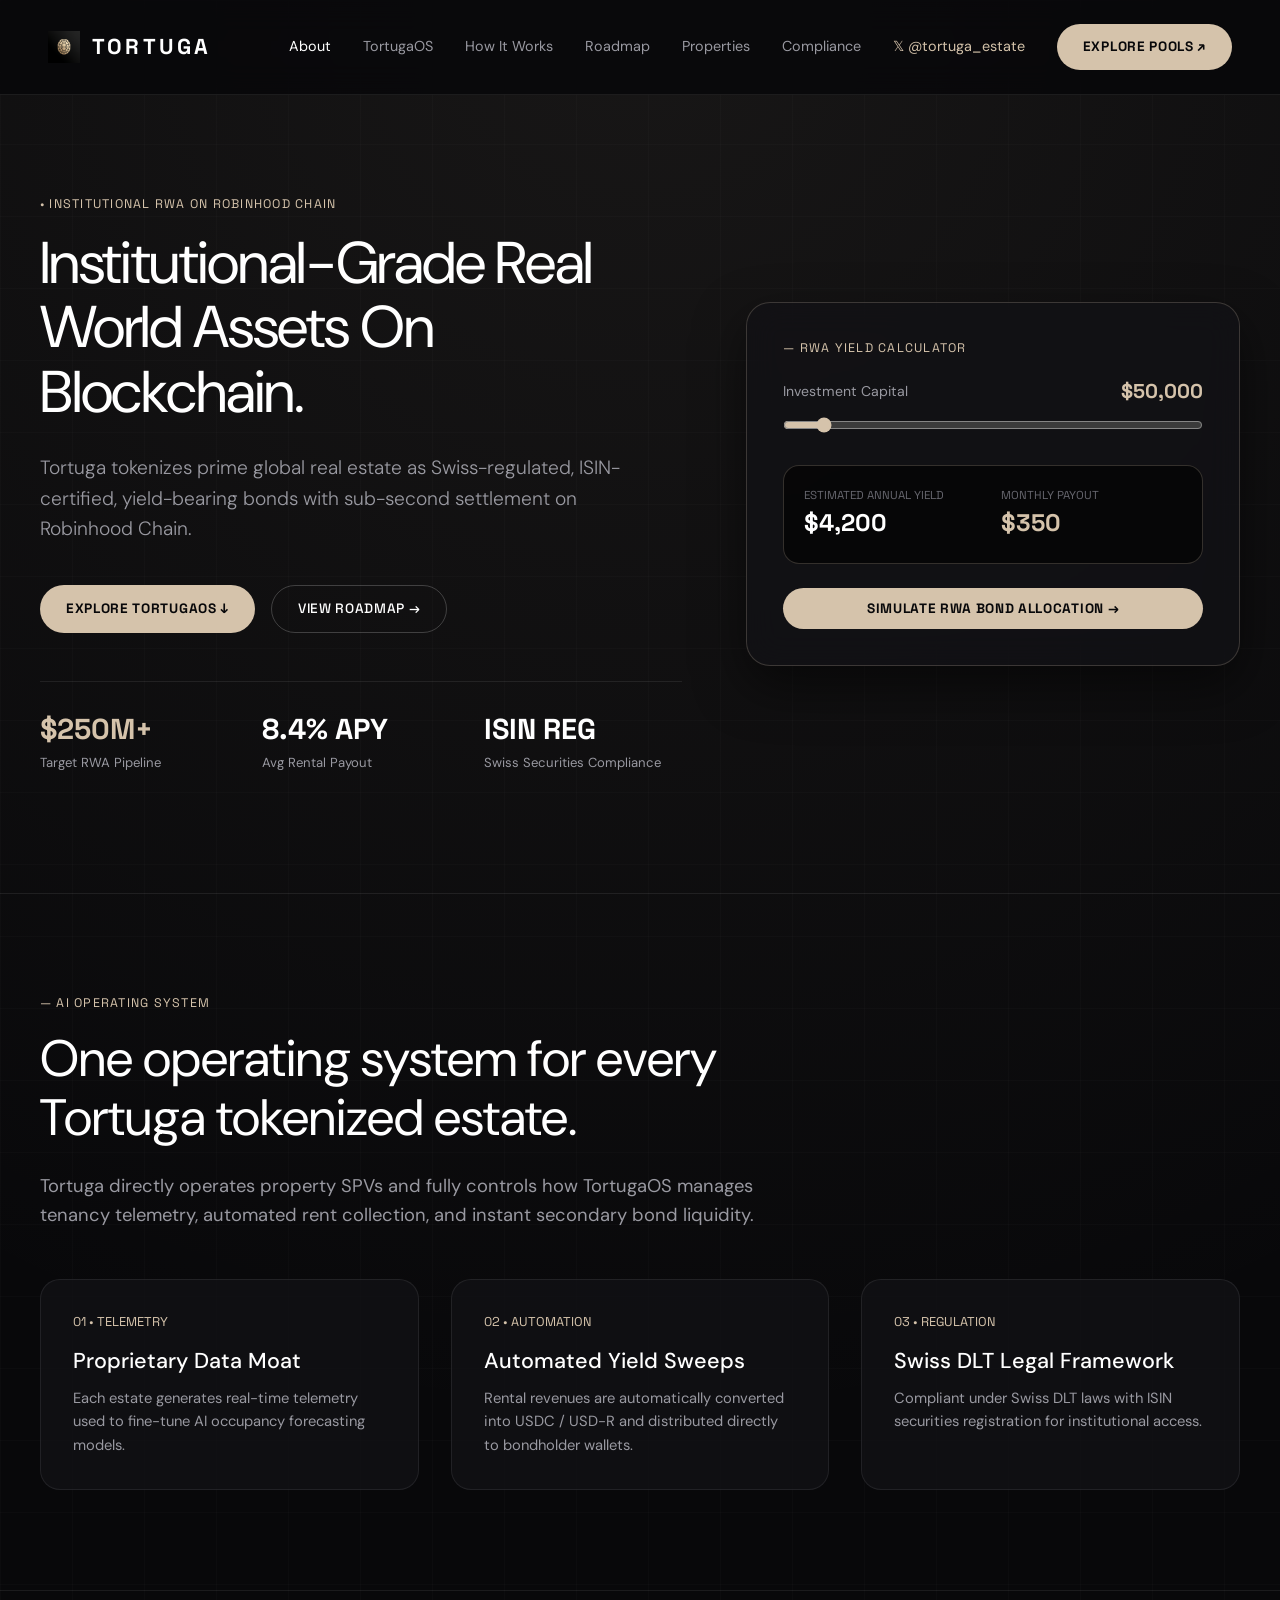
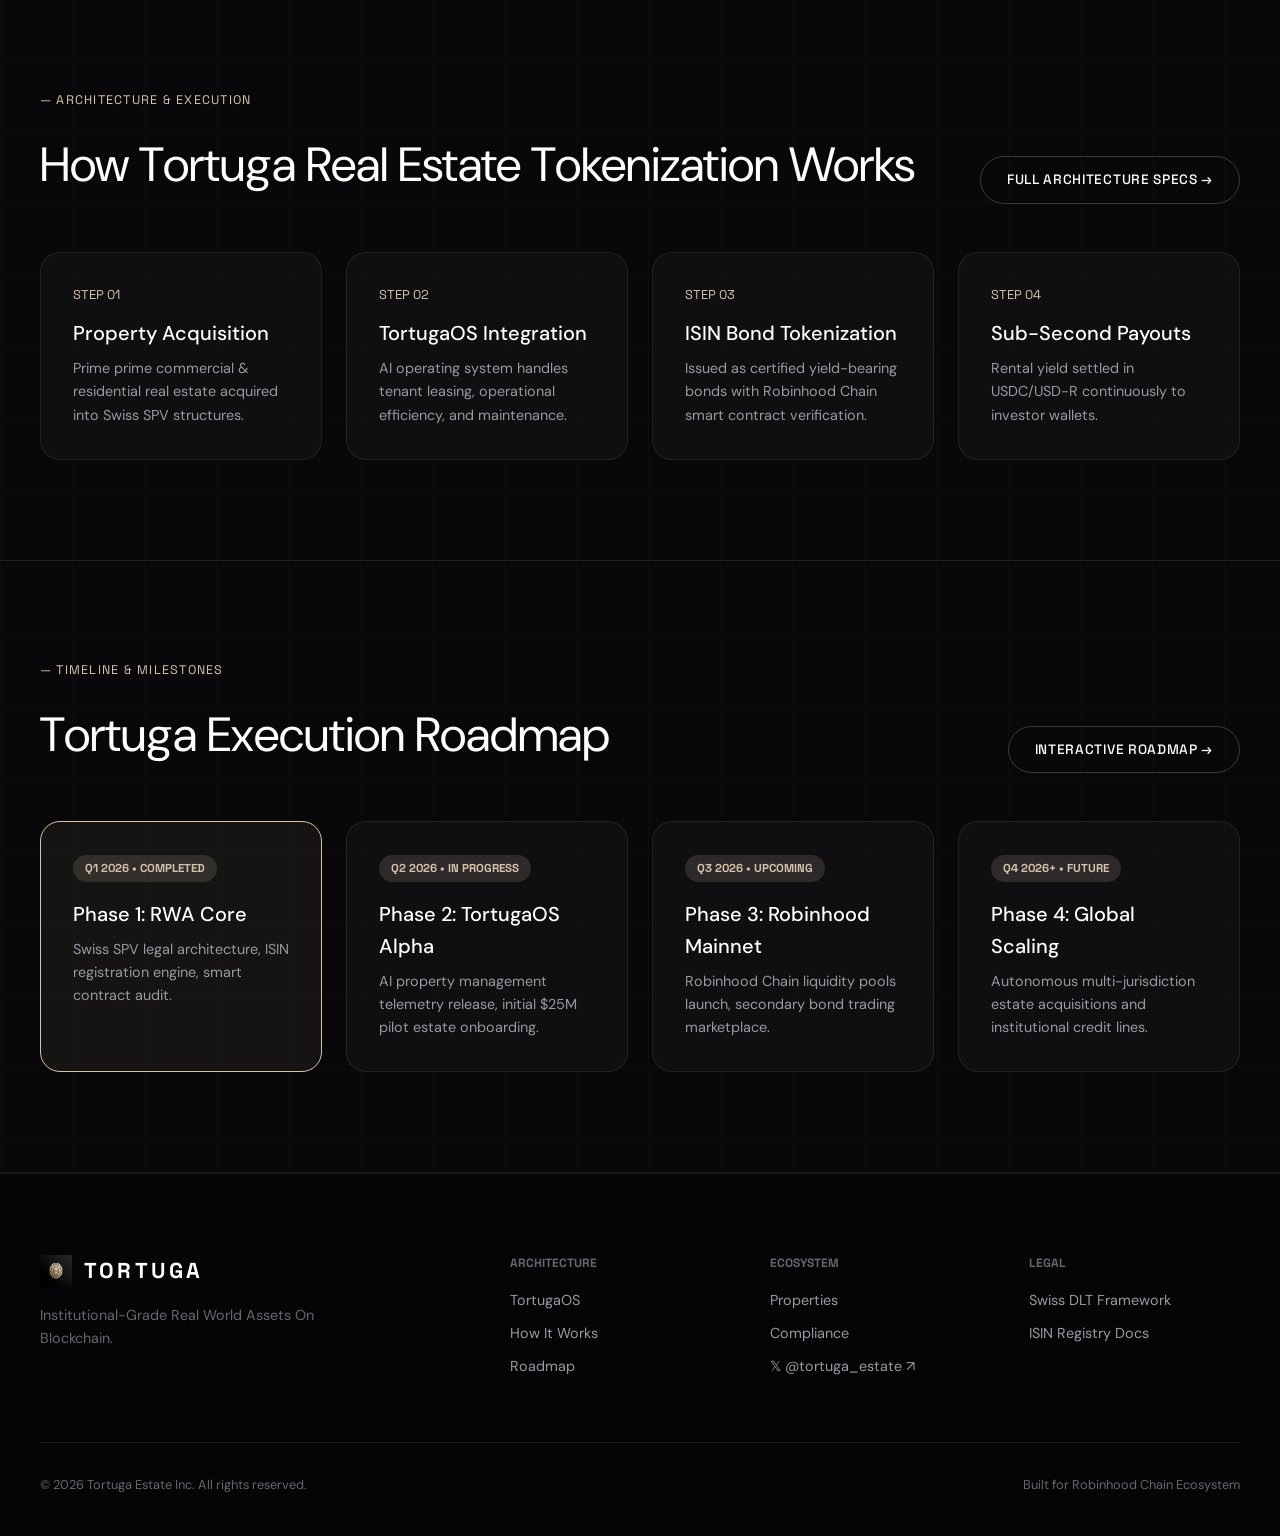
==== index.html @ a5277ceb "Initial commit of Tortuga Estate (tortuga.estate exact replica for Robinhood Chain with Special Co l" ====
<!DOCTYPE html>
<html lang="en">
<head>
  <meta charset="utf-8" />
  <meta name="viewport" content="width=device-width, initial-scale=1" />
  <title>Tortuga Estate — Institutional-Grade Real World Assets On Blockchain</title>
  <meta name="description" content="Tortuga tokenizes real estate into Swiss-regulated, ISIN-certified yield-bearing bonds on Robinhood Chain." />
  <meta name="theme-color" content="#08080a" />
  <link rel="icon" type="image/x-icon" href="favicon.svg" />
  <link rel="stylesheet" href="styles.css" />
</head>
<body>

  <!-- Top Sticky Navigation Bar -->
  <header class="navbar-tortuga">
    <a href="index.html" class="brand-logo-tortuga">
      <img src="logo.png" alt="Tortuga logo" style="width: 32px; height: 32px; object-fit: contain;">
      TORTUGA
    </a>

    <div class="desktop-nav-links" style="display: flex; align-items: center; gap: 32px;">
      <nav class="nav-links-tortuga">
        <a href="#about" class="nav-link-tortuga active">About</a>
        <a href="#tortugaos" class="nav-link-tortuga">TortugaOS</a>
        <a href="how-it-works.html" class="nav-link-tortuga">How It Works</a>
        <a href="roadmap.html" class="nav-link-tortuga">Roadmap</a>
        <a href="properties.html" class="nav-link-tortuga">Properties</a>
        <a href="compliance.html" class="nav-link-tortuga">Compliance</a>
        <a href="https://x.com/tortuga_estate" target="_blank" class="nav-link-tortuga" style="color: var(--accent-gold);">𝕏 @tortuga_estate</a>
      </nav>

      <a href="properties.html" class="btn-tortuga-gold">Explore Pools ↗</a>
    </div>

    <!-- Mobile Hamburger Button -->
    <button class="btn-hamburger-tortuga" onclick="toggleMobileMenuTortuga()" aria-label="Open menu">
      <div>
        <span></span>
        <span></span>
        <span></span>
      </div>
    </button>
  </header>

  <!-- Mobile Menu Drawer -->
  <div id="mobileMenuDrawerTortuga" class="mobile-menu-drawer-tortuga">
    <div style="display: flex; justify-content: space-between; align-items: center;">
      <a href="index.html" class="brand-logo-tortuga">
        <img src="logo.png" alt="Tortuga logo" style="width: 32px; height: 32px; object-fit: contain;">
        TORTUGA
      </a>
      <button style="background: transparent; border: none; font-size: 2rem; color: var(--text-white);" onclick="toggleMobileMenuTortuga()">&times;</button>
    </div>

    <div style="display: flex; flex-direction: column; gap: 24px; font-family: var(--font-mono); font-size: 1.1rem; font-weight: 700; margin-top: 40px; text-transform: uppercase;">
      <a href="#about" style="color: var(--text-white);" onclick="toggleMobileMenuTortuga()">About</a>
      <a href="#tortugaos" style="color: var(--text-muted);" onclick="toggleMobileMenuTortuga()">TortugaOS</a>
      <a href="how-it-works.html" style="color: var(--text-muted);" onclick="toggleMobileMenuTortuga()">How It Works</a>
      <a href="roadmap.html" style="color: var(--text-muted);" onclick="toggleMobileMenuTortuga()">Roadmap</a>
      <a href="properties.html" style="color: var(--text-muted);" onclick="toggleMobileMenuTortuga()">Properties</a>
      <a href="compliance.html" style="color: var(--text-muted);" onclick="toggleMobileMenuTortuga()">Compliance</a>
      <a href="https://x.com/tortuga_estate" target="_blank" style="color: var(--accent-gold);" onclick="toggleMobileMenuTortuga()">𝕏 @tortuga_estate</a>
    </div>

    <div style="margin-top: auto;">
      <a href="properties.html" class="btn-tortuga-gold" style="width: 100%; text-align: center;">Explore Pools ↗</a>
    </div>
  </div>

  <!-- HERO SECTION -->
  <section id="about" class="hero-tortuga">
    <div class="wrap-container">
      <div class="hero-grid-tortuga">
        
        <!-- Left Hero Copy -->
        <div>
          <div class="label-mono-gold">• INSTITUTIONAL RWA ON ROBINHOOD CHAIN</div>
          
          <h1 class="hero-h1-tortuga">
            Institutional-Grade Real World Assets On Blockchain.
          </h1>

          <p class="hero-subtitle-tortuga">
            Tortuga tokenizes prime global real estate as Swiss-regulated, ISIN-certified, yield-bearing bonds with sub-second settlement on Robinhood Chain.
          </p>

          <div style="display: flex; gap: 16px; margin-bottom: 48px; flex-wrap: wrap;">
            <a href="#tortugaos" class="btn-tortuga-gold">Explore TortugaOS ↓</a>
            <a href="roadmap.html" class="btn-tortuga-outline">View Roadmap →</a>
          </div>

          <!-- Bottom Hero Stats Row -->
          <div style="display: grid; grid-template-columns: repeat(3, 1fr); gap: 24px; border-top: 1px solid var(--stroke); padding-top: 24px;">
            <div>
              <div style="font-family: var(--font-mono); font-size: 1.8rem; font-weight: 700; color: var(--accent-gold);">$250M+</div>
              <div style="font-size: 0.82rem; color: var(--text-muted);">Target RWA Pipeline</div>
            </div>

            <div>
              <div style="font-family: var(--font-mono); font-size: 1.8rem; font-weight: 700; color: var(--text-white);">8.4% APY</div>
              <div style="font-size: 0.82rem; color: var(--text-muted);">Avg Rental Payout</div>
            </div>

            <div>
              <div style="font-family: var(--font-mono); font-size: 1.8rem; font-weight: 700; color: var(--text-white);">ISIN REG</div>
              <div style="font-size: 0.82rem; color: var(--text-muted);">Swiss Securities Compliance</div>
            </div>
          </div>
        </div>

        <!-- Right Hero Interactive RWA Yield Calculator Widget -->
        <div>
          <div class="rwa-widget-card">
            <div class="label-mono-gold">— RWA YIELD CALCULATOR</div>

            <div style="margin-bottom: 24px;">
              <div style="display: flex; justify-content: space-between; align-items: center; margin-bottom: 8px;">
                <span style="font-size: 0.88rem; color: var(--text-muted);">Investment Capital</span>
                <span id="txtInvestAmount" style="font-family: var(--font-mono); font-size: 1.25rem; font-weight: 700; color: var(--accent-gold);">$50,000</span>
              </div>

              <input type="range" id="rwaInvestSlider" min="10000" max="500000" step="5000" value="50000" style="width: 100%; accent-color: var(--accent-gold); cursor: pointer;" />
            </div>

            <!-- Yield Output Box -->
            <div style="background: rgba(0,0,0,0.6); border: 1px solid var(--stroke-gold); border-radius: 16px; padding: 20px; margin-bottom: 24px;">
              <div style="display: grid; grid-template-columns: 1fr 1fr; gap: 16px;">
                <div>
                  <div style="font-family: var(--font-mono); font-size: 0.72rem; color: var(--text-subtle); text-transform: uppercase;">ESTIMATED ANNUAL YIELD</div>
                  <div id="txtYieldYear" style="font-family: var(--font-mono); font-size: 1.5rem; font-weight: 700; color: var(--text-white);">$4,200</div>
                </div>

                <div>
                  <div style="font-family: var(--font-mono); font-size: 0.72rem; color: var(--text-subtle); text-transform: uppercase;">MONTHLY PAYOUT</div>
                  <div id="txtYieldMonth" style="font-family: var(--font-mono); font-size: 1.5rem; font-weight: 700; color: var(--accent-gold);">$350</div>
                </div>
              </div>
            </div>

            <button class="btn-tortuga-gold" style="width: 100%;" onclick="showTortugaToast('⚡ Simulated $50,000 RWA Pool Allocation on Robinhood Chain!')">
              Simulate RWA Bond Allocation →
            </button>
          </div>
        </div>

      </div>
    </div>
  </section>

  <!-- TORTUGAOS SHOWCASE SECTION -->
  <section id="tortugaos" style="padding: 100px 0; border-bottom: 1px solid var(--stroke);">
    <div class="wrap-container">
      <div class="label-mono-gold">— AI OPERATING SYSTEM</div>

      <h2 style="font-family: var(--font-sans); font-size: clamp(32px, 4vw, 52px); font-weight: 400; color: var(--text-white); margin-bottom: 24px; max-width: 800px; line-height: 1.15;">
        One operating system for every Tortuga tokenized estate.
      </h2>

      <p style="font-size: 1.15rem; color: var(--text-muted); max-width: 720px; margin-bottom: 48px; line-height: 1.6;">
        Tortuga directly operates property SPVs and fully controls how TortugaOS manages tenancy telemetry, automated rent collection, and instant secondary bond liquidity.
      </p>

      <div style="display: grid; grid-template-columns: repeat(3, 1fr); gap: 32px;">
        <div style="background: var(--bg-card); border: 1px solid var(--stroke); border-radius: 20px; padding: 32px;">
          <div style="font-family: var(--font-mono); font-size: 0.8rem; color: var(--accent-gold); margin-bottom: 12px;">01 • TELEMETRY</div>
          <h3 style="font-size: 1.35rem; font-weight: 500; color: var(--text-white); margin-bottom: 8px;">Proprietary Data Moat</h3>
          <p style="font-size: 0.92rem; color: var(--text-muted);">
            Each estate generates real-time telemetry used to fine-tune AI occupancy forecasting models.
          </p>
        </div>

        <div style="background: var(--bg-card); border: 1px solid var(--stroke); border-radius: 20px; padding: 32px;">
          <div style="font-family: var(--font-mono); font-size: 0.8rem; color: var(--accent-gold); margin-bottom: 12px;">02 • AUTOMATION</div>
          <h3 style="font-size: 1.35rem; font-weight: 500; color: var(--text-white); margin-bottom: 8px;">Automated Yield Sweeps</h3>
          <p style="font-size: 0.92rem; color: var(--text-muted);">
            Rental revenues are automatically converted into USDC / USD-R and distributed directly to bondholder wallets.
          </p>
        </div>

        <div style="background: var(--bg-card); border: 1px solid var(--stroke); border-radius: 20px; padding: 32px;">
          <div style="font-family: var(--font-mono); font-size: 0.8rem; color: var(--accent-gold); margin-bottom: 12px;">03 • REGULATION</div>
          <h3 style="font-size: 1.35rem; font-weight: 500; color: var(--text-white); margin-bottom: 8px;">Swiss DLT Legal Framework</h3>
          <p style="font-size: 0.92rem; color: var(--text-muted);">
            Compliant under Swiss DLT laws with ISIN securities registration for institutional access.
          </p>
        </div>
      </div>
    </div>
  </section>

  <!-- HOW IT WORKS SECTION (SUMMARY STEPPER) -->
  <section style="padding: 100px 0; border-bottom: 1px solid var(--stroke);">
    <div class="wrap-container">
      <div style="display: flex; justify-content: space-between; align-items: flex-end; margin-bottom: 48px; flex-wrap: wrap; gap: 20px;">
        <div>
          <div class="label-mono-gold">— ARCHITECTURE & EXECUTION</div>
          <h2 style="font-family: var(--font-sans); font-size: clamp(30px, 3.8vw, 48px); font-weight: 400; color: var(--text-white);">
            How Tortuga Real Estate Tokenization Works
          </h2>
        </div>
        <a href="how-it-works.html" class="btn-tortuga-outline">Full Architecture Specs →</a>
      </div>

      <div class="how-it-works-stepper">
        <div class="step-card-tortuga">
          <div style="font-family: var(--font-mono); font-size: 0.8rem; color: var(--accent-gold); margin-bottom: 12px;">STEP 01</div>
          <h3 style="font-size: 1.25rem; font-weight: 500; color: var(--text-white); margin-bottom: 8px;">Property Acquisition</h3>
          <p style="font-size: 0.9rem; color: var(--text-muted);">Prime prime commercial & residential real estate acquired into Swiss SPV structures.</p>
        </div>

        <div class="step-card-tortuga">
          <div style="font-family: var(--font-mono); font-size: 0.8rem; color: var(--accent-gold); margin-bottom: 12px;">STEP 02</div>
          <h3 style="font-size: 1.25rem; font-weight: 500; color: var(--text-white); margin-bottom: 8px;">TortugaOS Integration</h3>
          <p style="font-size: 0.9rem; color: var(--text-muted);">AI operating system handles tenant leasing, operational efficiency, and maintenance.</p>
        </div>

        <div class="step-card-tortuga">
          <div style="font-family: var(--font-mono); font-size: 0.8rem; color: var(--accent-gold); margin-bottom: 12px;">STEP 03</div>
          <h3 style="font-size: 1.25rem; font-weight: 500; color: var(--text-white); margin-bottom: 8px;">ISIN Bond Tokenization</h3>
          <p style="font-size: 0.9rem; color: var(--text-muted);">Issued as certified yield-bearing bonds with Robinhood Chain smart contract verification.</p>
        </div>

        <div class="step-card-tortuga">
          <div style="font-family: var(--font-mono); font-size: 0.8rem; color: var(--accent-gold); margin-bottom: 12px;">STEP 04</div>
          <h3 style="font-size: 1.25rem; font-weight: 500; color: var(--text-white); margin-bottom: 8px;">Sub-Second Payouts</h3>
          <p style="font-size: 0.9rem; color: var(--text-muted);">Rental yield settled in USDC/USD-R continuously to investor wallets.</p>
        </div>
      </div>
    </div>
  </section>

  <!-- ROADMAP SECTION (SUMMARY TIMELINE) -->
  <section style="padding: 100px 0; border-bottom: 1px solid var(--stroke);">
    <div class="wrap-container">
      <div style="display: flex; justify-content: space-between; align-items: flex-end; margin-bottom: 48px; flex-wrap: wrap; gap: 20px;">
        <div>
          <div class="label-mono-gold">— TIMELINE & MILESTONES</div>
          <h2 style="font-family: var(--font-sans); font-size: clamp(30px, 3.8vw, 48px); font-weight: 400; color: var(--text-white);">
            Tortuga Execution Roadmap
          </h2>
        </div>
        <a href="roadmap.html" class="btn-tortuga-outline">Interactive Roadmap →</a>
      </div>

      <div class="roadmap-timeline-grid">
        <div class="phase-card-tortuga active" data-phase="1">
          <span class="phase-badge">Q1 2026 • COMPLETED</span>
          <h3 style="font-size: 1.25rem; font-weight: 500; color: var(--text-white); margin-bottom: 8px;">Phase 1: RWA Core</h3>
          <p style="font-size: 0.9rem; color: var(--text-muted);">Swiss SPV legal architecture, ISIN registration engine, smart contract audit.</p>
        </div>

        <div class="phase-card-tortuga" data-phase="2">
          <span class="phase-badge">Q2 2026 • IN PROGRESS</span>
          <h3 style="font-size: 1.25rem; font-weight: 500; color: var(--text-white); margin-bottom: 8px;">Phase 2: TortugaOS Alpha</h3>
          <p style="font-size: 0.9rem; color: var(--text-muted);">AI property management telemetry release, initial $25M pilot estate onboarding.</p>
        </div>

        <div class="phase-card-tortuga" data-phase="3">
          <span class="phase-badge">Q3 2026 • UPCOMING</span>
          <h3 style="font-size: 1.25rem; font-weight: 500; color: var(--text-white); margin-bottom: 8px;">Phase 3: Robinhood Mainnet</h3>
          <p style="font-size: 0.9rem; color: var(--text-muted);">Robinhood Chain liquidity pools launch, secondary bond trading marketplace.</p>
        </div>

        <div class="phase-card-tortuga" data-phase="4">
          <span class="phase-badge">Q4 2026+ • FUTURE</span>
          <h3 style="font-size: 1.25rem; font-weight: 500; color: var(--text-white); margin-bottom: 8px;">Phase 4: Global Scaling</h3>
          <p style="font-size: 0.9rem; color: var(--text-muted);">Autonomous multi-jurisdiction estate acquisitions and institutional credit lines.</p>
        </div>
      </div>
    </div>
  </section>

  <!-- FOOTER -->
  <footer class="footer-tortuga">
    <div class="wrap-container">
      <div class="footer-top-grid">
        <div>
          <div class="brand-logo-tortuga" style="margin-bottom: 16px;">
            <img src="logo.png" alt="Tortuga logo" style="width: 32px; height: 32px; object-fit: contain;">
            TORTUGA
          </div>
          <p style="font-size: 0.9rem; color: var(--text-subtle); max-width: 320px; line-height: 1.6;">
            Institutional-Grade Real World Assets On Blockchain.
          </p>
        </div>

        <div>
          <h4 style="font-family: var(--font-mono); font-size: 0.75rem; color: var(--text-subtle); text-transform: uppercase; margin-bottom: 16px;">Architecture</h4>
          <div style="display: flex; flex-direction: column; gap: 10px; font-size: 0.9rem; color: var(--text-muted);">
            <a href="#tortugaos">TortugaOS</a>
            <a href="how-it-works.html">How It Works</a>
            <a href="roadmap.html">Roadmap</a>
          </div>
        </div>

        <div>
          <h4 style="font-family: var(--font-mono); font-size: 0.75rem; color: var(--text-subtle); text-transform: uppercase; margin-bottom: 16px;">Ecosystem</h4>
          <div style="display: flex; flex-direction: column; gap: 10px; font-size: 0.9rem; color: var(--text-muted);">
            <a href="properties.html">Properties</a>
            <a href="compliance.html">Compliance</a>
            <a href="https://x.com/tortuga_estate" target="_blank">𝕏 @tortuga_estate ↗</a>
          </div>
        </div>

        <div>
          <h4 style="font-family: var(--font-mono); font-size: 0.75rem; color: var(--text-subtle); text-transform: uppercase; margin-bottom: 16px;">Legal</h4>
          <div style="display: flex; flex-direction: column; gap: 10px; font-size: 0.9rem; color: var(--text-muted);">
            <a href="compliance.html">Swiss DLT Framework</a>
            <a href="docs.html">ISIN Registry Docs</a>
          </div>
        </div>
      </div>

      <div style="padding-top: 32px; border-top: 1px solid var(--stroke); display: flex; justify-content: space-between; font-size: 0.8rem; color: var(--text-subtle);">
        <span>&copy; 2026 Tortuga Estate Inc. All rights reserved.</span>
        <span>Built for Robinhood Chain Ecosystem</span>
      </div>
    </div>
  </footer>

  <script src="app.js"></script>
</body>
</html>
---- styles.css ----
/* ==========================================================================
   TORTUGA ESTATE — INSTITUTIONAL-GRADE REAL WORLD ASSETS ON BLOCKCHAIN
   Exact 1:1 Stylesheet for tortuga.estate & special.co Aesthetic (Robinhood Chain)
   Fonts: Space Grotesk, DM Sans, Inter
   Palette: Deep Pitch Black (#08080a), Champagne Gold (#d5c3ab), Off-White (#ffffff)
   ========================================================================== */

@import url('https://fonts.googleapis.com/css2?family=DM+Sans:ital,opsz,wght@0,9..40,300;0,9..40,400;0,9..40,500;0,9..40,700;1,9..40,300;1,9..40,400&family=Inter:wght@300;400;500;600;700&family=Space+Grotesk:wght@500;700&display=swap');

:root {
  --bg-black: #08080a;
  --bg-card: rgba(18, 18, 22, 0.75);
  --bg-card-hover: rgba(26, 26, 32, 0.9);
  --bg-gold-subtle: rgba(213, 195, 171, 0.06);

  --accent-gold: #d5c3ab;
  --accent-gold-bright: #e5d4bc;
  --accent-gold-glow: rgba(213, 195, 171, 0.25);

  --text-white: #ffffff;
  --text-main: #e6e6e6;
  --text-muted: #9999a1;
  --text-subtle: #66666e;

  --stroke: rgba(255, 255, 255, 0.08);
  --stroke-gold: rgba(213, 195, 171, 0.22);
  --stroke-hover: rgba(255, 255, 255, 0.2);

  --font-mono: 'Space Grotesk', monospace;
  --font-sans: 'DM Sans', sans-serif;
  --font-inter: 'Inter', sans-serif;
}

*, *::before, *::after {
  box-sizing: border-box;
  margin: 0;
  padding: 0;
}

html {
  scroll-behavior: smooth;
  font-size: 16px;
  background-color: var(--bg-black);
  color: var(--text-main);
  font-family: var(--font-sans);
  -webkit-font-smoothing: antialiased;
}

body {
  min-height: 100vh;
  position: relative;
  overflow-x: hidden;
  line-height: 1.6;
  background-color: var(--bg-black);
  background-image: 
    radial-gradient(circle at 50% 0%, rgba(213, 195, 171, 0.08) 0%, transparent 45%),
    linear-gradient(rgba(255, 255, 255, 0.015) 1px, transparent 1px),
    linear-gradient(90deg, rgba(255, 255, 255, 0.015) 1px, transparent 1px);
  background-size: 100% 100%, 72px 72px, 72px 72px;
}

a {
  color: inherit;
  text-decoration: none;
}

button {
  font-family: inherit;
  cursor: pointer;
}

/* Layout Container */
.wrap-container {
  max-width: 1280px;
  margin: 0 auto;
  padding: 0 40px;
}

/* Header Navigation Bar */
.navbar-tortuga {
  display: flex;
  align-items: center;
  justify-content: space-between;
  padding: 24px 48px;
  position: sticky;
  top: 0;
  z-index: 100;
  background: rgba(8, 8, 10, 0.85);
  backdrop-filter: blur(16px);
  border-bottom: 1px solid var(--stroke);
}

.brand-logo-tortuga {
  display: flex;
  align-items: center;
  gap: 12px;
  font-family: var(--font-mono);
  font-size: 1.35rem;
  font-weight: 700;
  letter-spacing: 0.15em;
  color: var(--text-white);
  text-transform: uppercase;
}

.nav-links-tortuga {
  display: flex;
  align-items: center;
  gap: 32px;
  font-size: 0.9rem;
  color: var(--text-muted);
}

.nav-link-tortuga {
  transition: color 0.2s ease;
  position: relative;
}

.nav-link-tortuga:hover, .nav-link-tortuga.active {
  color: var(--text-white);
}

/* Buttons */
.btn-tortuga-gold {
  background: var(--accent-gold);
  color: #08080a;
  padding: 12px 26px;
  border-radius: 9999px;
  border: none;
  font-family: var(--font-mono);
  font-size: 0.85rem;
  font-weight: 700;
  letter-spacing: 0.05em;
  text-transform: uppercase;
  transition: all 0.2s ease;
  display: inline-flex;
  align-items: center;
  justify-content: center;
  gap: 8px;
}

.btn-tortuga-gold:hover {
  background: var(--accent-gold-bright);
  transform: translateY(-1px);
}

.btn-tortuga-outline {
  background: transparent;
  color: var(--text-white);
  padding: 12px 26px;
  border-radius: 9999px;
  border: 1px solid var(--stroke-hover);
  font-family: var(--font-mono);
  font-size: 0.85rem;
  font-weight: 500;
  letter-spacing: 0.05em;
  text-transform: uppercase;
  transition: all 0.2s ease;
  display: inline-flex;
  align-items: center;
  justify-content: center;
  gap: 8px;
}

.btn-tortuga-outline:hover {
  border-color: var(--accent-gold);
  color: var(--accent-gold);
  background: rgba(213, 195, 171, 0.05);
}

/* Hero Section */
.hero-tortuga {
  padding: 100px 0 120px;
  border-bottom: 1px solid var(--stroke);
}

.hero-grid-tortuga {
  display: grid;
  grid-template-columns: 1.3fr 1fr;
  gap: 64px;
  align-items: center;
}

h1.hero-h1-tortuga {
  font-family: var(--font-sans);
  font-size: clamp(38px, 4.6vw, 64px);
  font-weight: 400;
  line-height: 1.1;
  letter-spacing: -0.02em;
  color: var(--text-white);
  margin-bottom: 28px;
}

.hero-subtitle-tortuga {
  font-size: 1.2rem;
  font-weight: 300;
  color: var(--text-muted);
  line-height: 1.6;
  max-width: 620px;
  margin-bottom: 40px;
}

/* Hero Right Interactive RWA Bond Widget */
.rwa-widget-card {
  background: var(--bg-card);
  border: 1px solid var(--stroke-gold);
  border-radius: 24px;
  padding: 36px;
  backdrop-filter: blur(16px);
  box-shadow: 0 20px 50px rgba(0,0,0,0.5);
}

.label-mono-gold {
  font-family: var(--font-mono);
  font-size: 0.78rem;
  color: var(--accent-gold);
  letter-spacing: 0.1em;
  text-transform: uppercase;
  margin-bottom: 16px;
}

/* How It Works Grid Stepper */
.how-it-works-stepper {
  display: grid;
  grid-template-columns: repeat(4, 1fr);
  gap: 24px;
  margin-top: 48px;
}

.step-card-tortuga {
  background: var(--bg-card);
  border: 1px solid var(--stroke);
  border-radius: 20px;
  padding: 32px;
  transition: all 0.3s ease;
}

.step-card-tortuga:hover {
  border-color: var(--stroke-gold);
  transform: translateY(-2px);
}

/* Roadmap Phase Card Container */
.roadmap-timeline-grid {
  display: grid;
  grid-template-columns: repeat(4, 1fr);
  gap: 24px;
  margin-top: 48px;
}

.phase-card-tortuga {
  background: var(--bg-card);
  border: 1px solid var(--stroke);
  border-radius: 20px;
  padding: 32px;
  position: relative;
  transition: all 0.3s ease;
}

.phase-card-tortuga.active {
  border-color: var(--accent-gold);
  background: var(--bg-gold-subtle);
}

.phase-badge {
  font-family: var(--font-mono);
  font-size: 0.72rem;
  font-weight: 700;
  color: var(--accent-gold);
  background: rgba(213, 195, 171, 0.15);
  padding: 4px 12px;
  border-radius: 9999px;
  display: inline-block;
  margin-bottom: 16px;
}

/* Properties Grid */
.properties-grid-tortuga {
  display: grid;
  grid-template-columns: repeat(3, 1fr);
  gap: 32px;
  margin-top: 48px;
}

.property-card-tortuga {
  background: var(--bg-card);
  border: 1px solid var(--stroke);
  border-radius: 24px;
  overflow: hidden;
  transition: all 0.3s ease;
}

.property-card-tortuga:hover {
  border-color: var(--stroke-gold);
}

/* Footer */
footer.footer-tortuga {
  padding: 80px 0 40px;
  background: #050507;
  color: var(--text-muted);
  border-top: 1px solid var(--stroke);
  font-size: 0.9rem;
}

.footer-top-grid {
  display: grid;
  grid-template-columns: 2fr repeat(3, 1fr);
  gap: 48px;
  margin-bottom: 64px;
}

/* Mobile Drawer & Responsiveness */
.btn-hamburger-tortuga {
  display: none;
  width: 40px;
  height: 40px;
  border-radius: 50%;
  border: 1px solid var(--stroke);
  background: transparent;
  align-items: center;
  justify-content: center;
}

.btn-hamburger-tortuga span {
  display: block;
  width: 18px;
  height: 2px;
  background: var(--text-white);
  margin: 3px 0;
}

.mobile-menu-drawer-tortuga {
  display: none;
  position: fixed;
  inset: 0;
  z-index: 999;
  background: rgba(8, 8, 10, 0.98);
  backdrop-filter: blur(16px);
  padding: 32px 24px;
  flex-direction: column;
  justify-content: space-between;
}

.mobile-menu-drawer-tortuga.open {
  display: flex;
}

@media (max-width: 1024px) {
  .hero-grid-tortuga { grid-template-columns: 1fr; gap: 48px; }
  .how-it-works-stepper, .roadmap-timeline-grid { grid-template-columns: 1fr 1fr; gap: 20px; }
  .properties-grid-tortuga { grid-template-columns: 1fr; }
  .footer-top-grid { grid-template-columns: 1fr 1fr; gap: 32px; }
}

@media (max-width: 768px) {
  .nav-links-tortuga { display: none !important; }
  .btn-hamburger-tortuga { display: flex !important; }
  .navbar-tortuga { padding: 18px 24px; }
  .wrap-container { padding: 0 20px; }
  .how-it-works-stepper, .roadmap-timeline-grid { grid-template-columns: 1fr; }
  .footer-top-grid { grid-template-columns: 1fr; gap: 28px; }
}
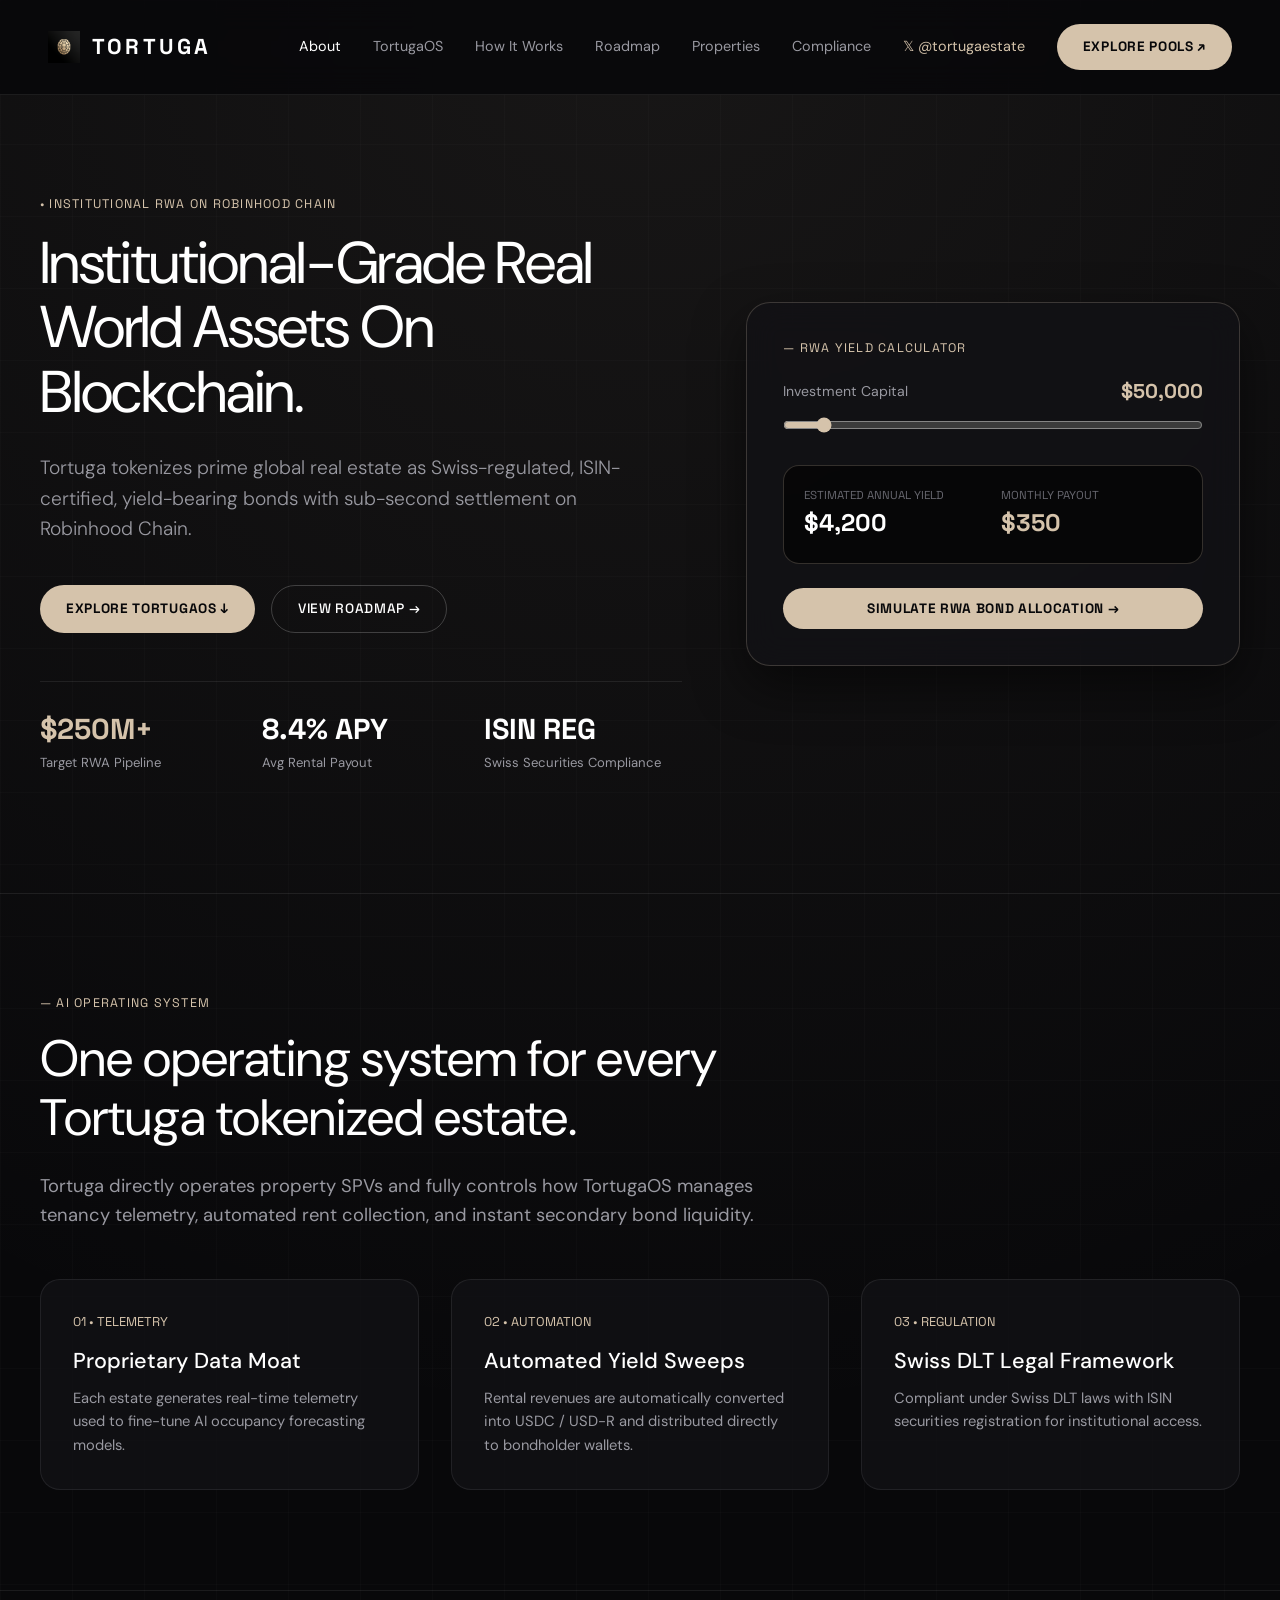
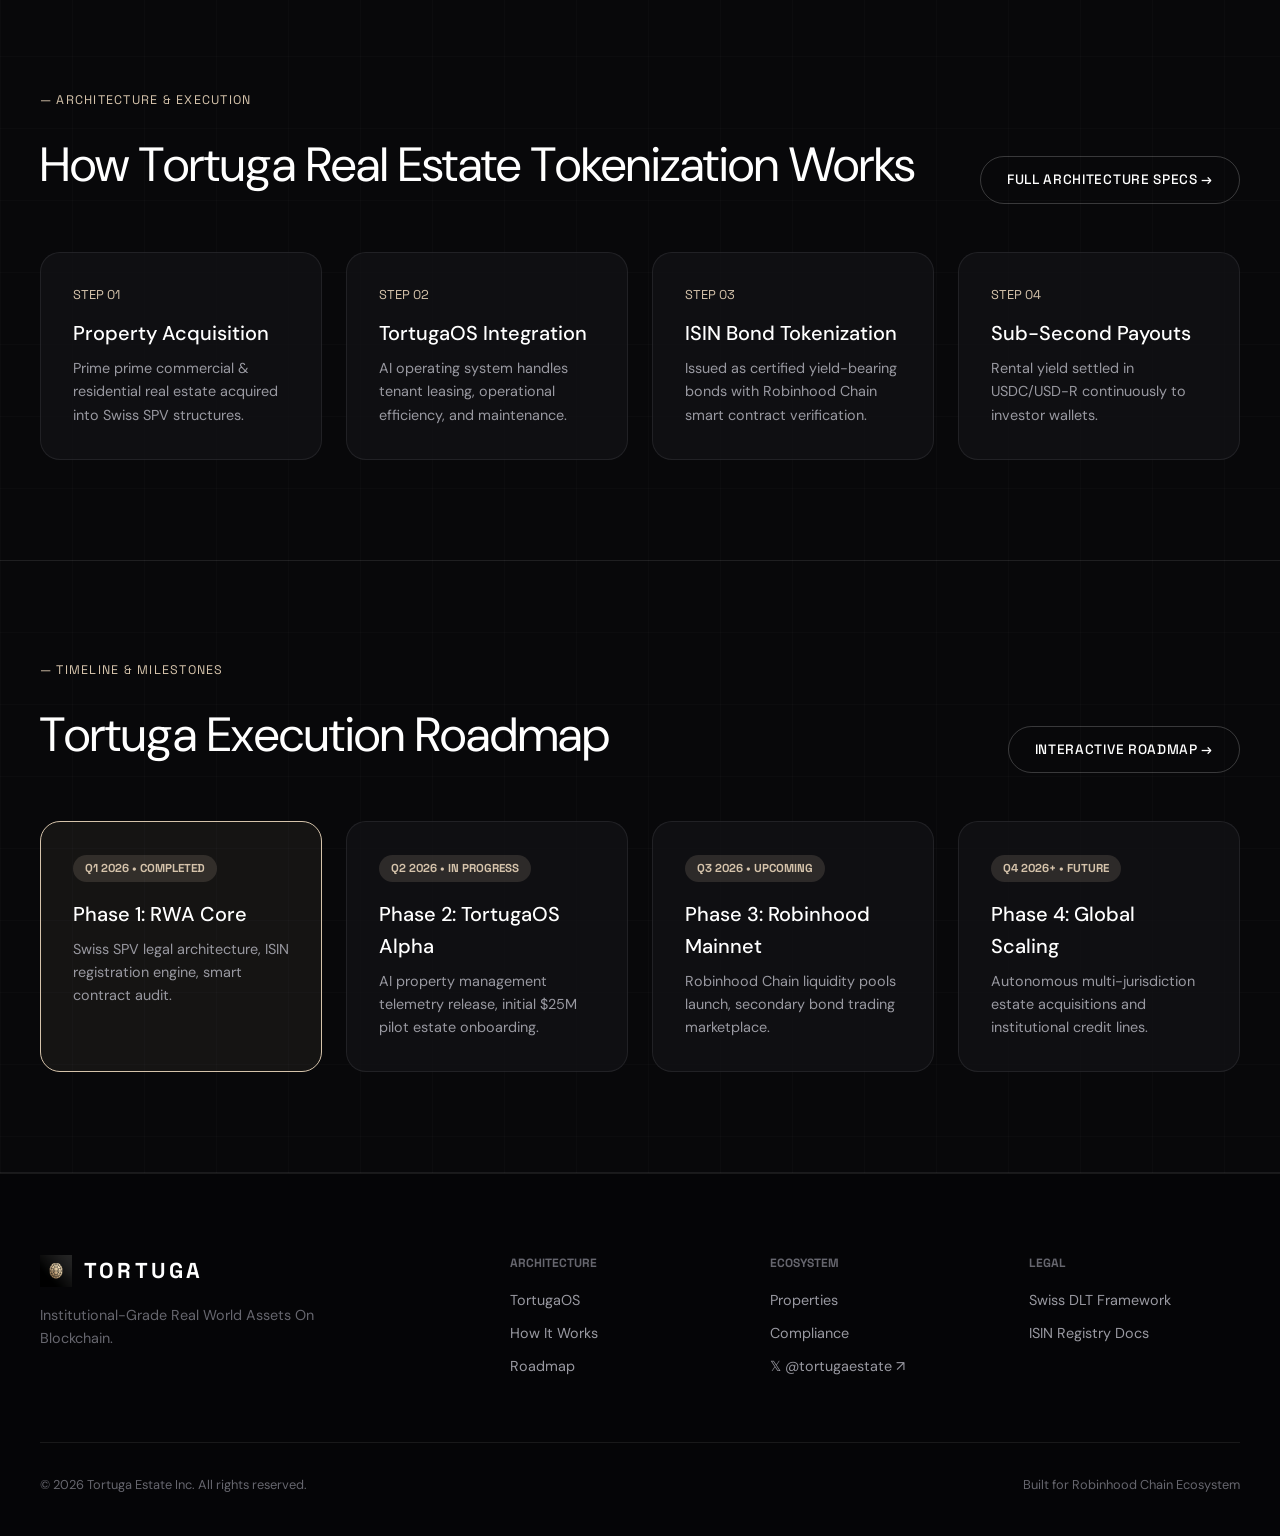
==== commit 7a37af7d: "Update official X profile link to https://x.com/tortugaestate" ====
--- a/index.html
+++ b/index.html
@@ -26,7 +26,7 @@
         <a href="roadmap.html" class="nav-link-tortuga">Roadmap</a>
         <a href="properties.html" class="nav-link-tortuga">Properties</a>
         <a href="compliance.html" class="nav-link-tortuga">Compliance</a>
-        <a href="https://x.com/tortuga_estate" target="_blank" class="nav-link-tortuga" style="color: var(--accent-gold);">𝕏 @tortuga_estate</a>
+        <a href="https://x.com/tortugaestate" target="_blank" class="nav-link-tortuga" style="color: var(--accent-gold);">𝕏 @tortugaestate</a>
       </nav>
 
       <a href="properties.html" class="btn-tortuga-gold">Explore Pools ↗</a>
@@ -59,7 +59,7 @@
       <a href="roadmap.html" style="color: var(--text-muted);" onclick="toggleMobileMenuTortuga()">Roadmap</a>
       <a href="properties.html" style="color: var(--text-muted);" onclick="toggleMobileMenuTortuga()">Properties</a>
       <a href="compliance.html" style="color: var(--text-muted);" onclick="toggleMobileMenuTortuga()">Compliance</a>
-      <a href="https://x.com/tortuga_estate" target="_blank" style="color: var(--accent-gold);" onclick="toggleMobileMenuTortuga()">𝕏 @tortuga_estate</a>
+      <a href="https://x.com/tortugaestate" target="_blank" style="color: var(--accent-gold);" onclick="toggleMobileMenuTortuga()">𝕏 @tortugaestate</a>
     </div>
 
     <div style="margin-top: auto;">
@@ -298,7 +298,7 @@
           <div style="display: flex; flex-direction: column; gap: 10px; font-size: 0.9rem; color: var(--text-muted);">
             <a href="properties.html">Properties</a>
             <a href="compliance.html">Compliance</a>
-            <a href="https://x.com/tortuga_estate" target="_blank">𝕏 @tortuga_estate ↗</a>
+            <a href="https://x.com/tortugaestate" target="_blank">𝕏 @tortugaestate ↗</a>
           </div>
         </div>
 
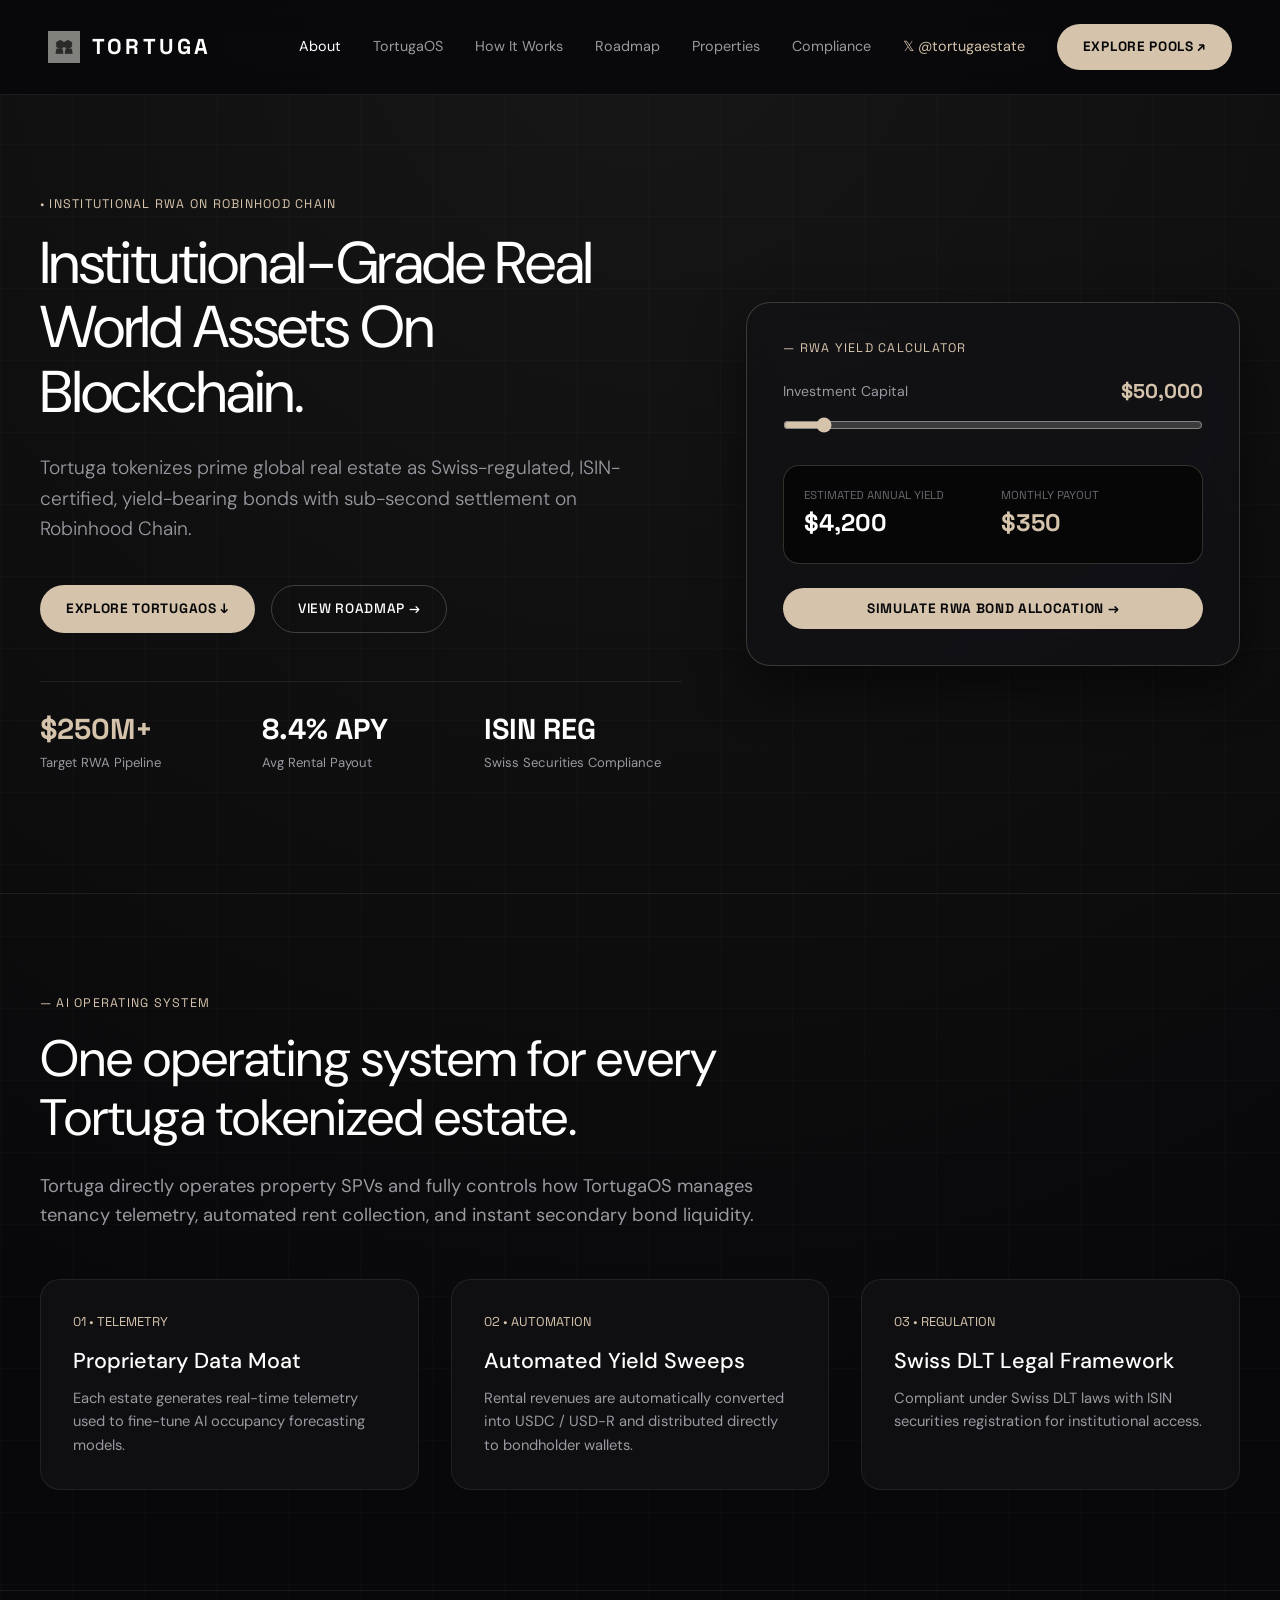
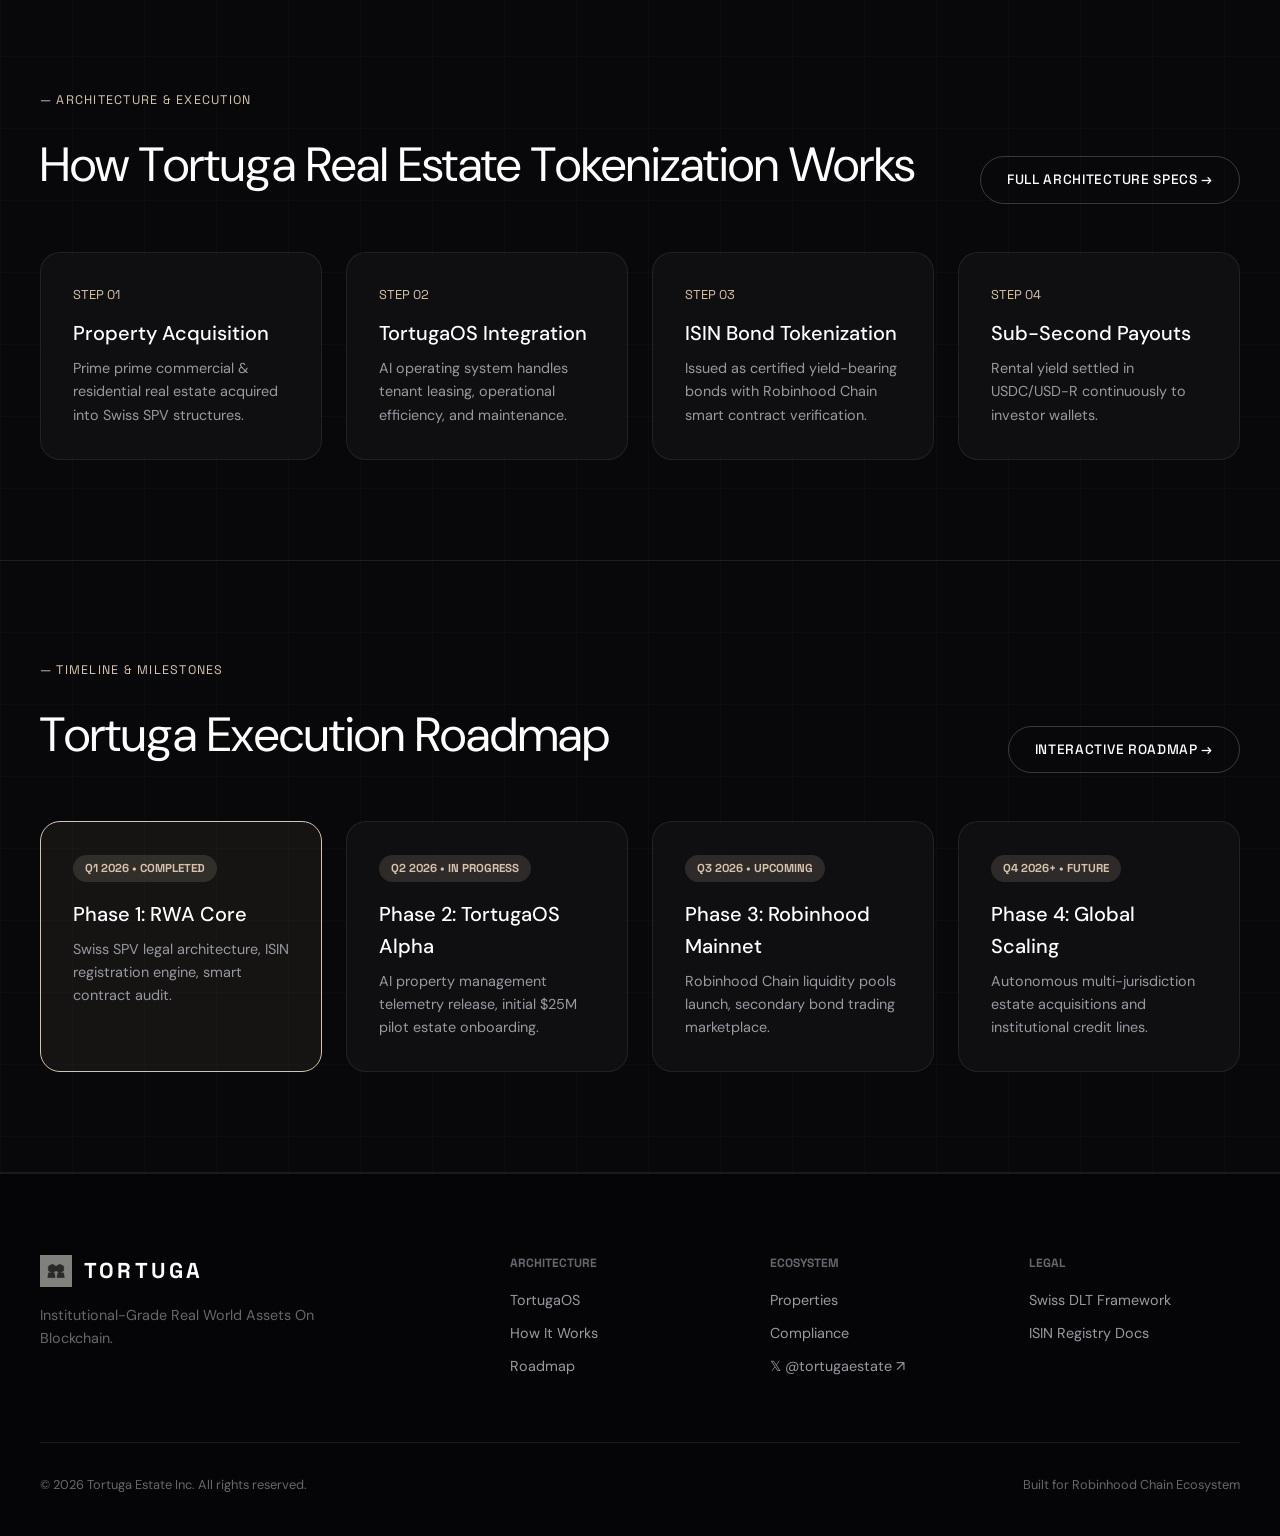
==== commit 330f233f: "Add virtual-protocol-site-verification meta tag across all HTML pages" ====
--- a/index.html
+++ b/index.html
@@ -3,6 +3,7 @@
 <head>
   <meta charset="utf-8" />
   <meta name="viewport" content="width=device-width, initial-scale=1" />
+  <meta name="virtual-protocol-site-verification" content="90e35a9829b9feb0539afebe6d7a581d" />
   <title>Tortuga Estate — Institutional-Grade Real World Assets On Blockchain</title>
   <meta name="description" content="Tortuga tokenizes real estate into Swiss-regulated, ISIN-certified yield-bearing bonds on Robinhood Chain." />
   <meta name="theme-color" content="#08080a" />
